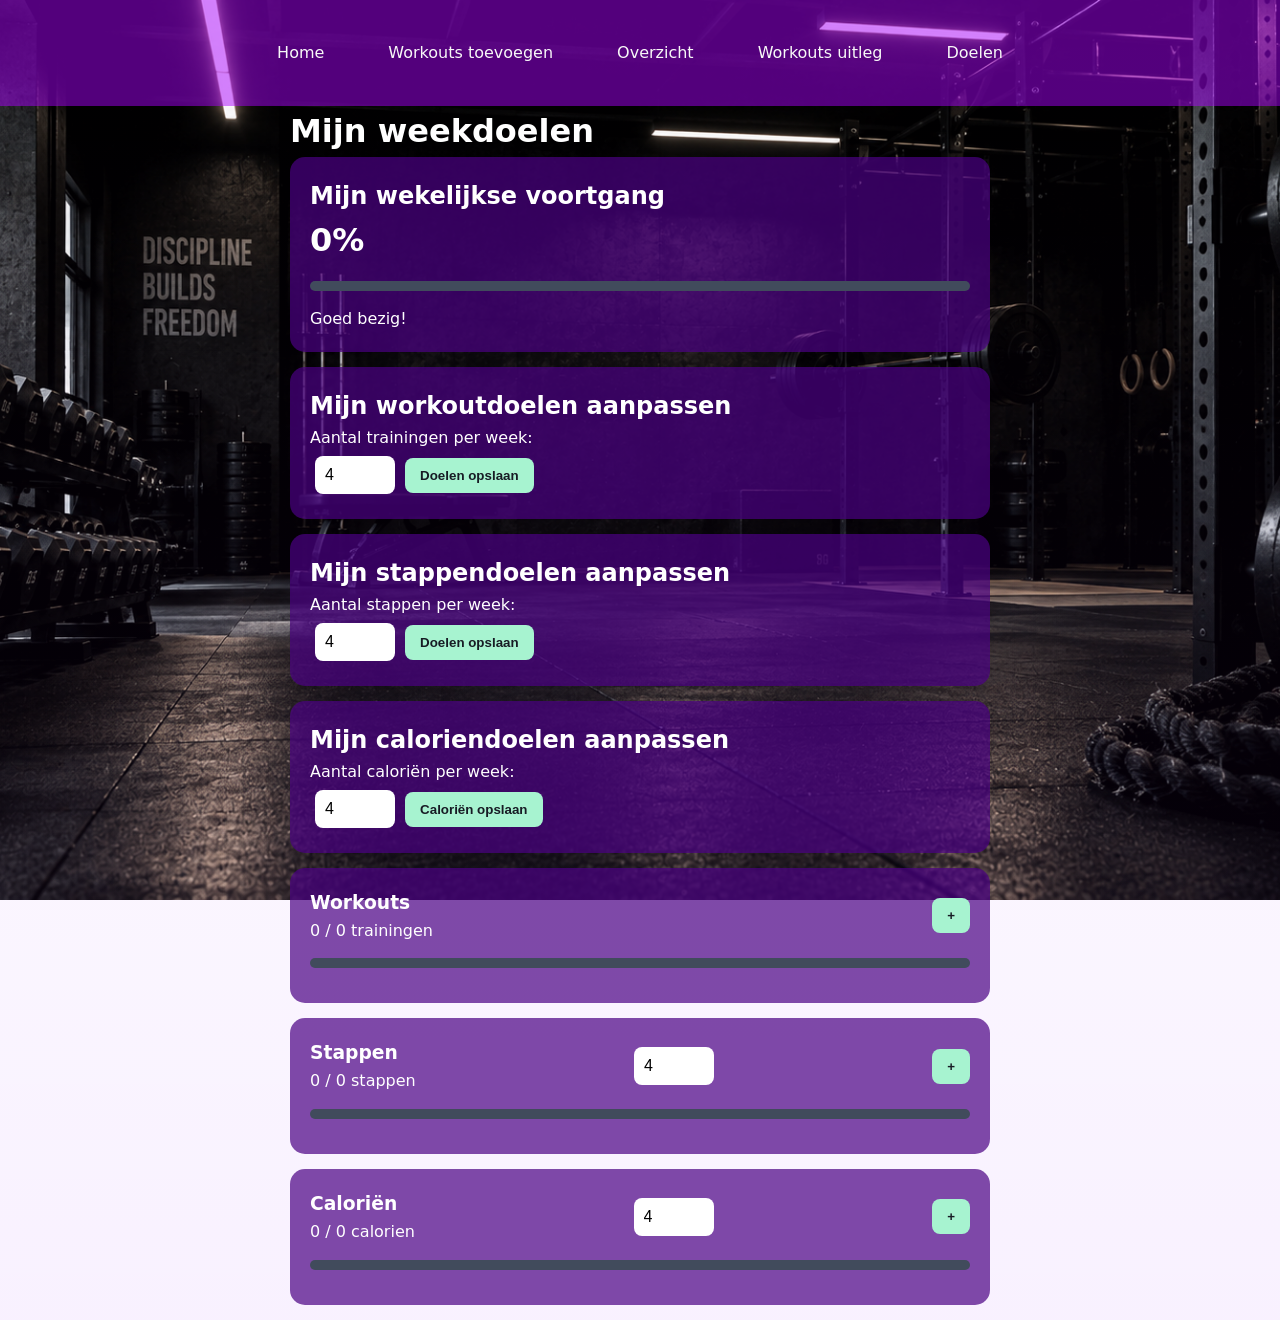
==== doelen.html @ 202a5683 "calorien" ====
<!DOCTYPE html>
<html lang="nl">
<head>
    <meta charset="UTF-8">
    <meta name="viewport" content="width=device-width, initial-scale=1.0">
    <title>FitBulldozer</title>
    <link rel="stylesheet" href="style.css">
    <script src="script.js"></script>
</head>
<body>
    <header class="header">
        <nav class="nav container">
            <a href="index.html" class="nav-link">Home</a>
            <a href="workouttoevoegen.html" class="nav-link">Workouts toevoegen</a>
            <a href="overzicht.html" class="nav-link">Overzicht</a>
            <a href="workoutuitleg.html" class="nav-link">Workouts uitleg</a>
            <a href="doelen.html" class="nav-link">Doelen</a>
        </nav>
    </header>

    <div class="doelenhoofd">
        <h1>Mijn weekdoelen</h1>

        <div class="kaart">
            <h2>Mijn wekelijkse voortgang</h2>
            <h1 id="percentage">0%</h1>

            <div class="voortgang">
                <div class="balk" id="totalebalk" style="width:0%"></div>
            </div>

            <p>Goed bezig!</p>
        </div>

        <div class="kaart">
            <h2>Mijn workoutdoelen aanpassen</h2>

            <p>Aantal trainingen per week:</p>
            <input type="number" id="nieuwWorkoutDoel" value="4" min="1">

            <button onclick="doelenOpslaanWorkouts()">Doelen opslaan</button>
        </div>

        <div class="kaart">
            <h2>Mijn stappendoelen aanpassen</h2>

            <p>Aantal stappen per week:</p>
            <input type="number" id="nieuwStappenDoel" value="4" min="1">

            <button onclick="doelenOpslaanStappen()">Doelen opslaan</button>
        </div>

        <div class="kaart">
            <h2>Mijn caloriendoelen aanpassen</h2>

            <p>Aantal caloriën per week:</p>
            <input type="number" id="nieuwCalorienDoel" value="4" min="1">

            <button onclick="doelenOpslaanCalorien()">Caloriën opslaan</button>
        </div>

        <div class="kaart">
            <div class="doel">
                <div>
                    <h3>Workouts</h3>
                    <p>
                        <span id="workoutHuidig">0</span> /
                        <span id="workoutDoel">0</span> trainingen
                    </p>
                </div>
                <button onclick="voegTrainingToeWorkouts()">+</button>
            </div>

            <div class="voortgang">
                <div class="balk" id="workoutBalk" style="width:0%"></div>
            </div>
        </div>

        <div class="kaart">
            <div class="doel">
                <div>
                    <h3>Stappen</h3>
                    <p>
                        <span id="stappenHuidig">0</span> /
                        <span id="stappenDoel">0</span> stappen
                    </p>
                </div>
                <input type="number" id="stappenToevoegen" value="4" min="1">
                <button onclick="voegTrainingToeStappen()">+</button>
            </div>

            <div class="voortgang">
                <div class="balk" id="stappenBalk" style="width:0%"></div>
            </div>
        </div>

        <div class="kaart">
            <div class="doel">
                <div>
                    <h3>Caloriën</h3>
                    <p>
                        <span id="calorienHuidig">0</span> /
                        <span id="calorienDoel">0</span> calorien
                    </p>
                </div>
                <input type="number" id="calorienToevoegen" value="4" min="1">
                <button onclick="voegTrainingToeCalorien()">+</button>
            </div>

            <div class="voortgang">
                <div class="balk" id="calorienBalk" style="width:0%"></div>
            </div>
        </div>

    </div>

    

</body>
</html>
---- style.css ----
:root {
    --primary: #2A2A2A;
    --accent: #a206f6;
    --light: #F8F8F8;
    --dark-red: #180076;
    --transition: all 0.3s ease;
}

* {
    margin: 0;
    padding: 0;
    box-sizing: border-box;
}

body {
    font-family: 'Segoe UI', system-ui, sans-serif;
    line-height: 1.6;
    color: var(--primary);
    background: linear-gradient(rgba(143, 1, 252, 0), rgba(136, 1, 255, 0.056)),
                url('images/achtergrond.png') center/cover fixed;
}

.container {
    max-width: 1200px;
    margin: 0 auto;
    padding: 0 20px;
}

/* Header */
.header {
    background: rgba(170, 0, 255, 0.485);
    padding: 1rem 0;
    position: sticky;
    top: 0;
    z-index: 1000;
}

.logo {
    width: 200px;
    height: auto;
}



/* Navigation */
.nav {
    display: flex;
    justify-content: center;
    gap: 2rem;
    padding: 1rem 0;
}

.nav-link {
    color: var(--light);
    text-decoration: none;
    font-weight: 500;
    padding: 0.5rem 1rem;
    border-radius: 4px;
    transition: var(--transition);
}

.nav-link:hover {
    background: rgba(255, 255, 255, 0.1);
}

/* Main Content */
.hero {
    text-align: center;
    padding: 4rem 0;
    color: var(--light);
}

.overlay {
    background: rgba(42, 42, 42, 0.568);
    padding: 2rem;
    border-radius: 10px;
    margin: 2rem 0;
}

/* Services Grid */
.services-grid {
    display: grid;
    grid-template-columns: repeat(auto-fit, minmax(280px, 1fr));
    gap: 2rem;
    padding: 2rem 0;
}

.service-card {
    background: var(--light);
    padding: 2rem;
    border-radius: 10px;
    text-align: center;
    box-shadow: 0 4px 6px rgba(0, 0, 0, 0.1);
    transition: transform 0.3s ease;
}

.service-card:hover {
    transform: translateY(-5px);
}

/* Form Styling */
.booking-form {
    max-width: 600px;
    margin: 2rem auto;
    background: rgba(255, 255, 255, 0.95);
    padding: 2rem;
    border-radius: 10px;
    box-shadow: 0 4px 15px rgba(0, 0, 0, 0.1);
}

.form-group {
    margin-bottom: 1.5rem;
}

label {
    display: block;
    margin-bottom: 0.5rem;
    font-weight: 600;
}

input, select {
    width: 100%;
    padding: 0.8rem;
    border: 2px solid #ddd;
    border-radius: 4px;
    font-size: 1rem;
    transition: border-color 0.3s ease;
}

input:focus {
    border-color: var(--accent);
    outline: none;
}

.btn {
    display: inline-block;
    padding: 0.8rem 2rem;
    background: var(--accent);
    color: var(--primary);
    border: none;
    border-radius: 4px;
    cursor: pointer;
    font-weight: 600;
    transition: var(--transition);
}

.btn:hover {
    background: rgba(74, 0, 131, 0.7);
    color: var(--light);
}

/* Footer */
.footer {
    background: rgba(42, 42, 42, 0.95);
    color: var(--light);
    padding: 2rem 0;
    margin-top: 4rem;
}

.footer-content {
    display: grid;
    grid-template-columns: repeat(auto-fit, minmax(250px, 1fr));
    gap: 2rem;
}

/* Responsive Design */
@media (max-width: 768px) {
    .nav {
        flex-direction: column;
        align-items: center;
        gap: 1rem;
    }
    
    .hero h1 {
        font-size: 2rem;
    }
    
    .overlay {
        padding: 1rem;
    }
    
}
.wit {
    color: white;
   
}

.doelenhoofd {
    max-width: 700px;
    margin: auto;
}

h1 {
    color: white;
}

p {
    color: white;
}

h2 {
    color: white;
}

h3 {
    color: white;
}

.kaart {
    background: rgba(74, 0, 131, 0.7);
    padding: 20px;
    border-radius: 15px;
    margin-bottom: 15px;
}

.voortgang {
    background: #414B5C;
    height: 10px;
    border-radius: 10px;
    margin: 15px 0;
}

.balk {
    background: #A7F3D0;
    height: 10px;
    border-radius: 10px;
}

.doel {
    display: flex;
    justify-content: space-between;
    align-items: center;
}

button {
    background: #A7F3D0;
    color: #171B24;
    border: none;
    padding: 10px 15px;
    border-radius: 8px;
    cursor: pointer;
    font-weight: bold;
}

input {
    padding: 10px;
    border-radius: 8px;
    border: none;
    margin: 5px;
    width: 80px;
}

 .uitleg-container {
    width: 90%;
    max-width: 1100px;
    margin: 40px auto;
}

.pagina-titel {
    text-align: center;
    margin-bottom: 40px;
}

.oefening {
    background-color: #f4f4f4;
    border-radius: 12px;
    padding: 25px;
    margin-bottom: 35px;
    box-shadow: 0 3px 10px rgba(0, 0, 0, 0.12);
}

.oefening h2 {
    margin-top: 0;
    color: #222;
}

.oefening p {
    line-height: 1.6;
    color: #444;
}

.video {
    width: 100%;
    max-width: 800px;
    aspect-ratio: 16 / 9;
    margin: 20px auto 0 auto;
    display: block;
    border: none;
    border-radius: 10px;
}

.youtube-knop {
    display: inline-block;
    margin-top: 15px;
    padding: 12px 20px;
    background-color: #ff0000;
    color: white;
    text-decoration: none;
    border-radius: 6px;
}

.youtube-knop:hover {
    background-color: #cc0000;
}
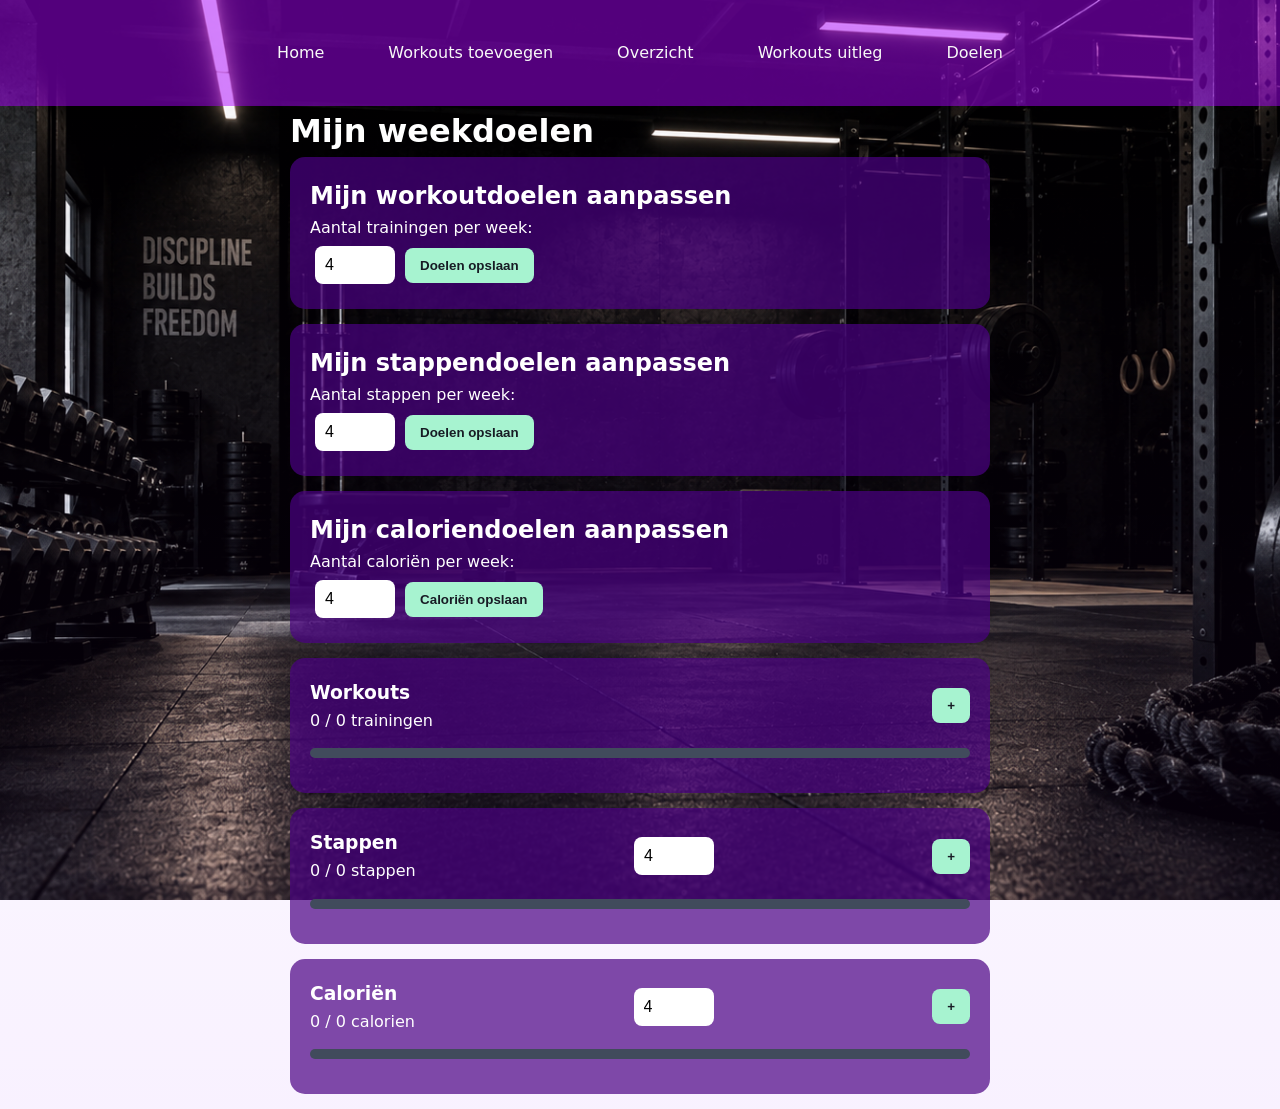
==== commit da99e288: "delete wekelijkste voortgang" ====
--- a/doelen.html
+++ b/doelen.html
@@ -21,16 +21,6 @@
     <div class="doelenhoofd">
         <h1>Mijn weekdoelen</h1>
 
-        <div class="kaart">
-            <h2>Mijn wekelijkse voortgang</h2>
-            <h1 id="percentage">0%</h1>
-
-            <div class="voortgang">
-                <div class="balk" id="totalebalk" style="width:0%"></div>
-            </div>
-
-            <p>Goed bezig!</p>
-        </div>
 
         <div class="kaart">
             <h2>Mijn workoutdoelen aanpassen</h2>
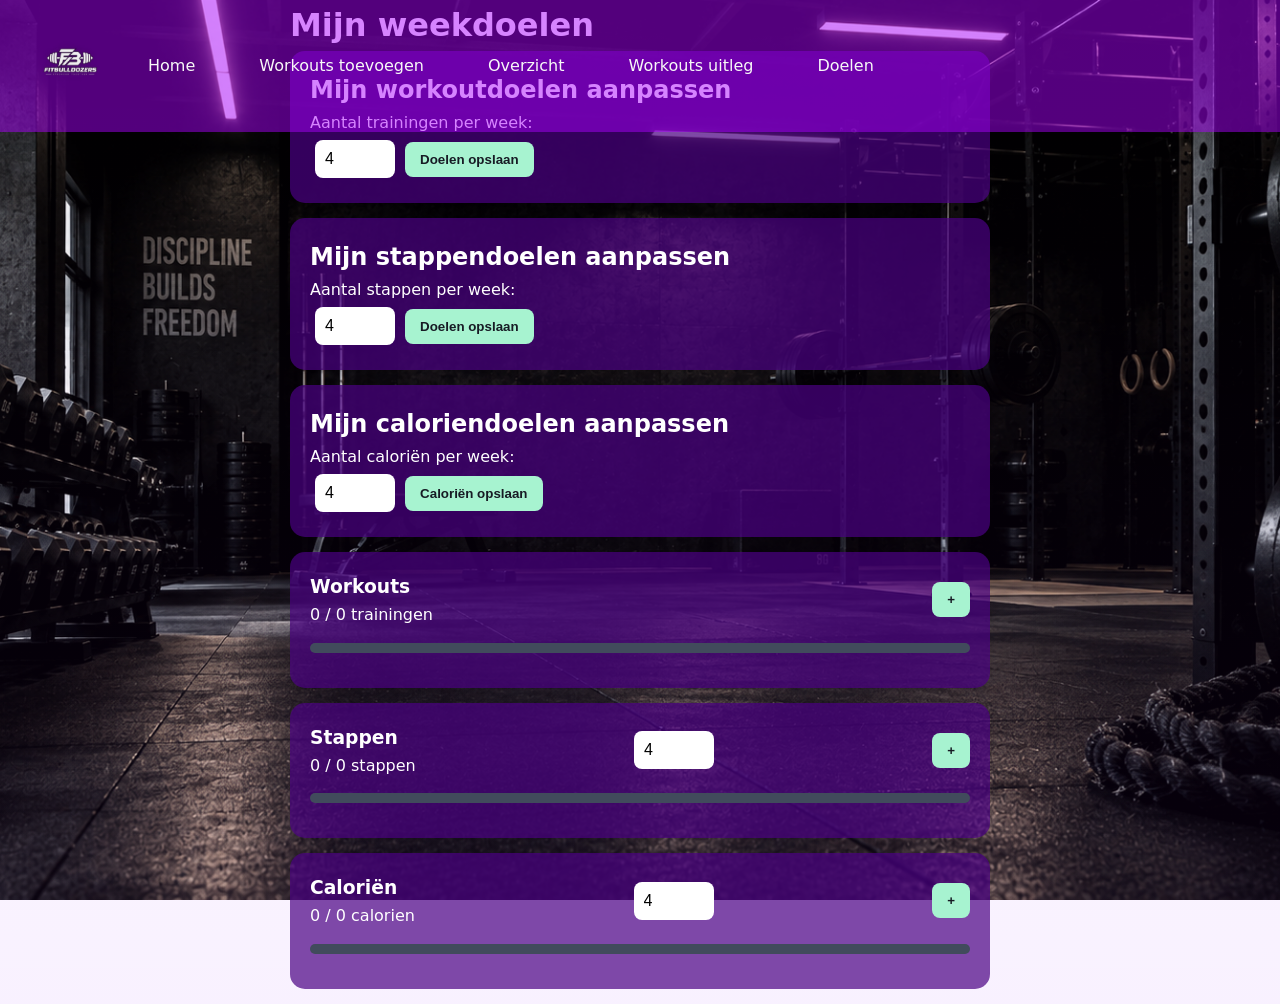
==== commit b9180b55: "Logo in hoeg van navigatiebalk" ====
--- a/doelen.html
+++ b/doelen.html
@@ -1,21 +1,46 @@
 <!DOCTYPE html>
 <html lang="nl">
 <head>
+
     <meta charset="UTF-8">
     <meta name="viewport" content="width=device-width, initial-scale=1.0">
-    <title>FitBulldozer</title>
+
+    <title>Doelen - FitBulldozers</title>
+
     <link rel="stylesheet" href="style.css">
-    <script src="script.js"></script>
+
 </head>
+
 <body>
+
     <header class="header">
+
         <nav class="nav container">
+
+            <a href="index.html">
+                <img src="images/logo.png" class="logo-nav" alt="FitBulldozers logo">
+            </a>
+
             <a href="index.html" class="nav-link">Home</a>
-            <a href="workouttoevoegen.html" class="nav-link">Workouts toevoegen</a>
-            <a href="overzicht.html" class="nav-link">Overzicht</a>
-            <a href="workoutuitleg.html" class="nav-link">Workouts uitleg</a>
-            <a href="doelen.html" class="nav-link">Doelen</a>
+
+            <a href="workouttoevoegen.html" class="nav-link">
+                Workouts toevoegen
+            </a>
+
+            <a href="overzicht.html" class="nav-link">
+                Overzicht
+            </a>
+
+            <a href="workoutuitleg.html" class="nav-link">
+                Workouts uitleg
+            </a>
+
+            <a href="doelen.html" class="nav-link">
+                Doelen
+            </a>
+
         </nav>
+
     </header>
 
     <div class="doelenhoofd">
--- a/style.css
+++ b/style.css
@@ -30,8 +30,10 @@
 .header {
     background: rgba(170, 0, 255, 0.485);
     padding: 1rem 0;
-    position: sticky;
+    position: fixed;
     top: 0;
+    left: 0;
+    width: 100%;
     z-index: 1000;
 }
 
@@ -40,12 +42,17 @@
     height: auto;
 }
 
-
+/* Logo in navigatie */
+.logo-nav {
+    width: 60px;
+    height: 60px;
+    object-fit: contain;
+}
 
 /* Navigation */
 .nav {
     display: flex;
-    justify-content: center;
+    align-items: center;
     gap: 2rem;
     padding: 1rem 0;
 }
@@ -165,21 +172,43 @@
 
 /* Responsive Design */
 @media (max-width: 768px) {
+
     .nav {
-        flex-direction: column;
+        flex-direction: row;
         align-items: center;
-        gap: 1rem;
-    }
-    
+        justify-content: flex-start;
+        gap: 5px;
+        padding: 0.5rem 0;
+        overflow-x: auto;
+        white-space: nowrap;
+    }
+
+    .logo-nav {
+        width: 45px;
+        height: 45px;
+        flex-shrink: 0;
+    }
+
+    .nav-link {
+        padding: 0.4rem 0.5rem;
+        font-size: 13px;
+        flex-shrink: 0;
+    }
+
+    .hero {
+        padding-top: 10rem;
+    }
+
     .hero h1 {
         font-size: 2rem;
     }
-    
+
     .overlay {
         padding: 1rem;
     }
-    
-}
+
+}
+
 .wit {
     color: white;
    
@@ -250,7 +279,7 @@
     width: 80px;
 }
 
- .uitleg-container {
+.uitleg-container {
     width: 90%;
     max-width: 1100px;
     margin: 40px auto;
@@ -262,21 +291,24 @@
 }
 
 .oefening {
-    background-color: #f4f4f4;
-    border-radius: 12px;
+    background-color: rgba(74, 0, 131, 0.7) !important;
     padding: 25px;
-    margin-bottom: 35px;
-    box-shadow: 0 3px 10px rgba(0, 0, 0, 0.12);
+    margin-bottom: 25px;
+    border-radius: 15px;
 }
 
 .oefening h2 {
-    margin-top: 0;
-    color: #222;
+    color: white;
+    margin-top: 10px;
 }
 
 .oefening p {
-    line-height: 1.6;
-    color: #444;
+    color: white;
+}
+
+.oefening a {
+    text-decoration: none;
+    color: white;
 }
 
 .video {
@@ -301,4 +333,86 @@
 
 .youtube-knop:hover {
     background-color: #cc0000;
+}
+
+/* Workout toevoegen pagina */
+
+.workout-pagina {
+    background-image: url("images/achtergrond.png");
+    background-size: cover;
+    background-position: center;
+    background-attachment: fixed;
+    color: white;
+}
+
+.workout-pagina .container {
+    width: 70%;
+    margin: auto;
+}
+
+.workout-pagina h1 {
+    color: white;
+    font-size: 40px;
+    margin-top: 30px;
+}
+
+.workout-pagina .workout-box {
+    background-color: rgba(91, 20, 160, 0.75);
+    padding: 30px;
+    margin-top: 25px;
+    border-radius: 20px;
+}
+
+.workout-pagina .workout-box h2 {
+    color: white;
+    font-size: 30px;
+}
+
+.workout-pagina .workout-box p {
+    color: white;
+    font-size: 18px;
+}
+
+.workout-pagina select {
+    width: 300px;
+    padding: 15px;
+    border: none;
+    border-radius: 12px;
+    font-size: 16px;
+    background-color: white;
+    color: black;
+}
+
+.workout-pagina input {
+    width: 280px;
+    padding: 15px;
+    border: none;
+    border-radius: 12px;
+    font-size: 16px;
+}
+
+.workout-pagina .btn {
+    background-color: #b8f0d0;
+    color: #111;
+    padding: 15px 22px;
+    border: none;
+    border-radius: 12px;
+    font-size: 16px;
+    font-weight: bold;
+    cursor: pointer;
+    margin-top: 10px;
+}
+
+.workout-pagina .btn:hover {
+    background-color: #94e5b8;
+}
+
+.workout-pagina #workoutLijst {
+    color: white;
+    font-size: 18px;
+}
+
+.workout-pagina #workoutLijst li {
+    color: white;
+    margin-top: 10px;
 }
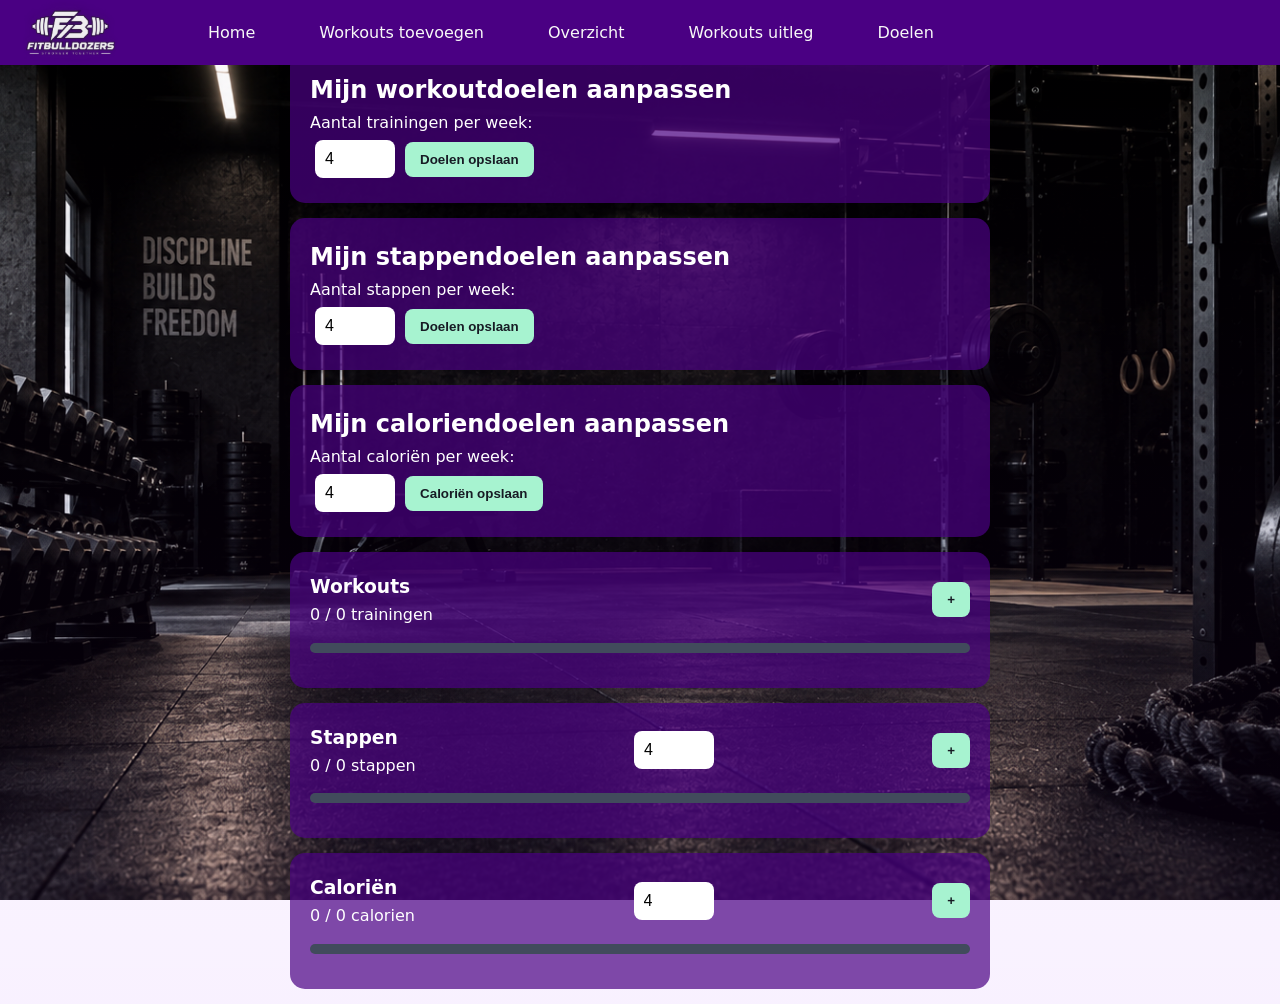
==== commit a02c149a: "navigatie balk niet meer transparant" ====
--- a/doelen.html
+++ b/doelen.html
@@ -14,31 +14,23 @@
 <body>
 
     <header class="header">
-
         <nav class="nav container">
-
             <a href="index.html">
                 <img src="images/logo.png" class="logo-nav" alt="FitBulldozers logo">
             </a>
-
             <a href="index.html" class="nav-link">Home</a>
-
             <a href="workouttoevoegen.html" class="nav-link">
                 Workouts toevoegen
             </a>
-
             <a href="overzicht.html" class="nav-link">
                 Overzicht
             </a>
-
             <a href="workoutuitleg.html" class="nav-link">
                 Workouts uitleg
             </a>
-
             <a href="doelen.html" class="nav-link">
                 Doelen
             </a>
-
         </nav>
 
     </header>
--- a/style.css
+++ b/style.css
@@ -28,8 +28,8 @@
 
 /* Header */
 .header {
-    background: rgba(170, 0, 255, 0.485);
-    padding: 1rem 0;
+    background: rgb(74, 0, 131);
+    height: 65px;
     position: fixed;
     top: 0;
     left: 0;
@@ -44,9 +44,12 @@
 
 /* Logo in navigatie */
 .logo-nav {
-    width: 60px;
-    height: 60px;
+    width: 100px;
+    height: 100px;
     object-fit: contain;
+    position: absolute;
+    top: -17px;
+    left: 20px;
 }
 
 /* Navigation */
@@ -54,7 +57,8 @@
     display: flex;
     align-items: center;
     gap: 2rem;
-    padding: 1rem 0;
+    height: 65px;
+    padding: 0 0 0 120px;
 }
 
 .nav-link {
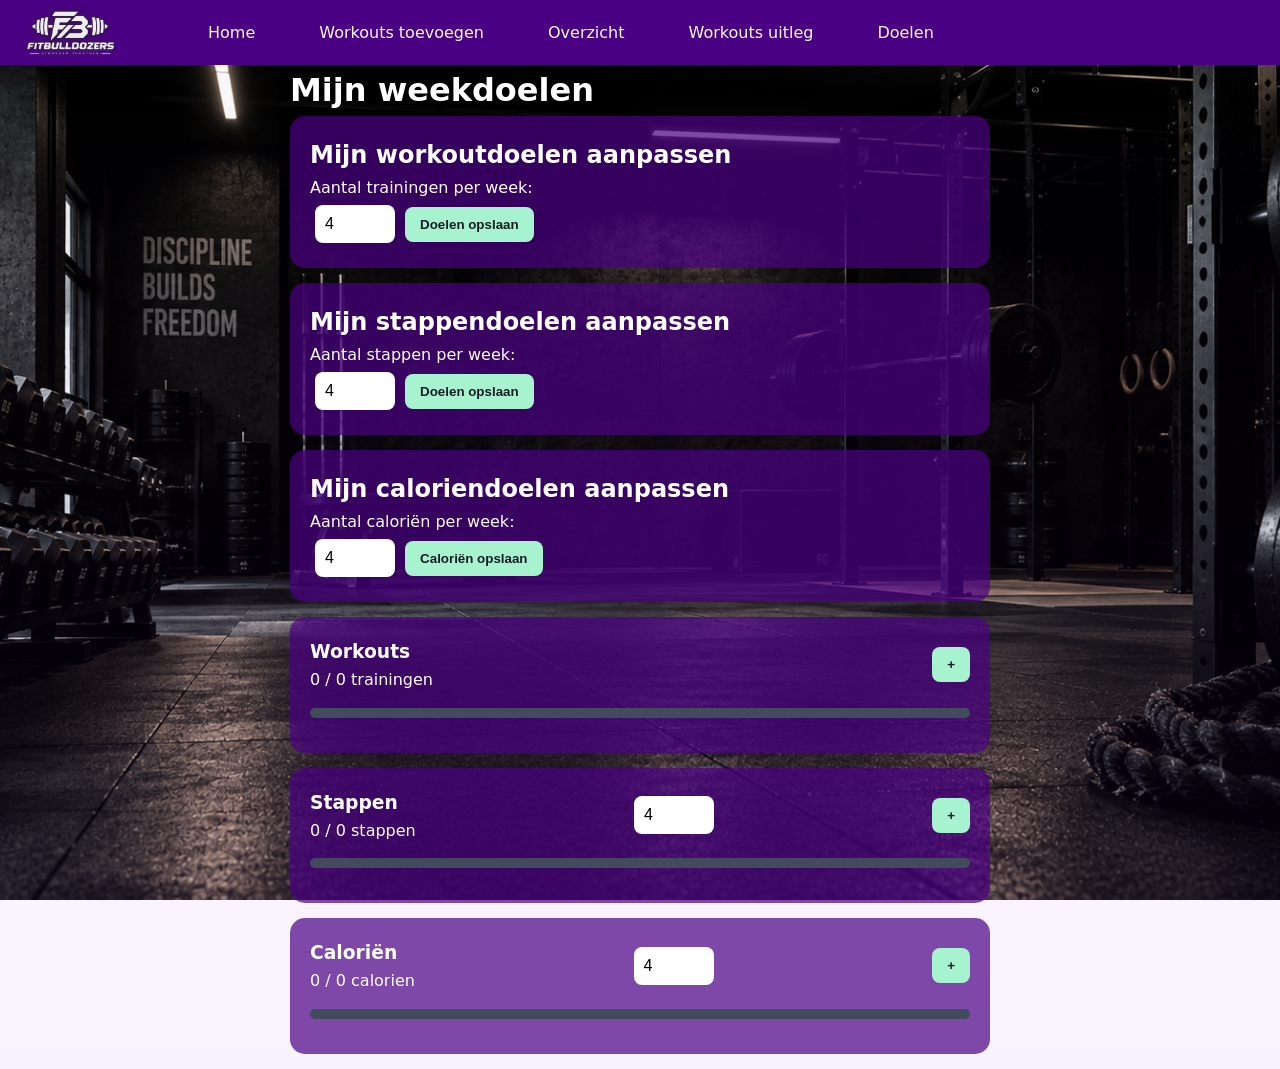
==== commit 8a79d65e: "opslaan doelen" ====
--- a/doelen.html
+++ b/doelen.html
@@ -8,7 +8,7 @@
     <title>Doelen - FitBulldozers</title>
 
     <link rel="stylesheet" href="style.css">
-
+<script src="doelenscript.js" defer></script>
 </head>
 
 <body>
--- a/style.css
+++ b/style.css
@@ -30,13 +30,10 @@
 .header {
     background: rgb(74, 0, 131);
     height: 65px;
-    position: fixed;
-    top: 0;
-    left: 0;
+    position: relative;
     width: 100%;
     z-index: 1000;
 }
-
 .logo {
     width: 200px;
     height: auto;
@@ -419,4 +416,149 @@
 .workout-pagina #workoutLijst li {
     color: white;
     margin-top: 10px;
+}
+html {
+    overflow-x: hidden;
+}
+/* OVERZICHT PAGINA */
+
+.overzicht-pagina {
+    background-image:
+        linear-gradient(rgba(24, 0, 118, 0.15), rgba(24, 0, 118, 0.15)),
+        url("images/achtergrond.png");
+    background-size: cover;
+    background-position: center;
+    background-attachment: fixed;
+    color: white;
+    min-height: 100vh;
+}
+
+/* Hoofdcontainer */
+
+.overzicht-pagina main.container {
+    width: 90%;
+    max-width: 1100px;
+    margin: 0 auto;
+    padding: 30px 20px 50px;
+}
+
+/* Pagina titel */
+
+.overzicht-pagina h1 {
+    font-size: 40px;
+    margin: 15px 0 10px;
+    color: white;
+}
+
+.overzicht-pagina main > p {
+    font-size: 18px;
+    margin-bottom: 25px;
+    color: white;
+}
+
+/* Paarse vakken, passend bij Workouts toevoegen */
+
+.overzicht-pagina .overzicht-box {
+    background-color: rgba(91, 20, 160, 0.75);
+    padding: 30px;
+    margin-top: 25px;
+    border-radius: 20px;
+    box-shadow: 0 4px 12px rgba(0, 0, 0, 0.15);
+}
+
+/* Titels en tekst */
+
+.overzicht-pagina .overzicht-box h2 {
+    color: white;
+    font-size: 30px;
+    margin-bottom: 15px;
+}
+
+.overzicht-pagina .overzicht-box h3 {
+    color: white;
+    font-size: 23px;
+    margin: 20px 0 10px;
+}
+
+.overzicht-pagina .overzicht-box p {
+    color: white;
+    font-size: 18px;
+    margin-bottom: 12px;
+}
+
+/* Gewicht invoeren */
+
+.overzicht-pagina #gewicht {
+    width: 100%;
+    max-width: 280px;
+    padding: 15px;
+    margin: 5px 10px 10px 0;
+    border: none;
+    border-radius: 12px;
+    font-size: 16px;
+    background-color: white;
+    color: #171717;
+}
+
+/* Oefening selecteren */
+
+.overzicht-pagina #grafiekOefening {
+    width: 100%;
+    max-width: 400px;
+    padding: 15px;
+    margin-top: 10px;
+    border: none;
+    border-radius: 12px;
+    font-size: 16px;
+    background-color: white;
+    color: #171717;
+}
+
+/* Knoppen in mintgroen, zoals op de andere pagina */
+
+.overzicht-pagina .btn {
+    background-color: #b8f0d0;
+    color: #111;
+    padding: 15px 22px;
+    border: none;
+    border-radius: 12px;
+    font-size: 16px;
+    font-weight: bold;
+    cursor: pointer;
+    transition: all 0.3s ease;
+}
+
+.overzicht-pagina .btn:hover {
+    background-color: #94e5b8;
+    color: #111;
+    transform: translateY(-2px);
+}
+
+/* Grafiekcontainer */
+
+.overzicht-pagina .overzicht-box > div:has(#oefeningGrafiek) {
+    width: 100% !important;
+    height: 450px !important;
+    padding: 20px;
+    margin-top: 15px;
+    background: rgba(0, 0, 0, 0.25) !important;
+    border-radius: 15px;
+    position: relative;
+}
+
+/* Opgeslagen trainingen */
+
+.overzicht-pagina #oefeningTrainingen {
+    color: white;
+    padding-left: 25px;
+    margin-top: 10px;
+}
+
+.overzicht-pagina #oefeningTrainingen li {
+    background: rgba(255, 255, 255, 0.08);
+    padding: 12px 15px;
+    margin-bottom: 10px;
+    border-radius: 10px;
+    overflow-wrap: anywhere;
+}
 }
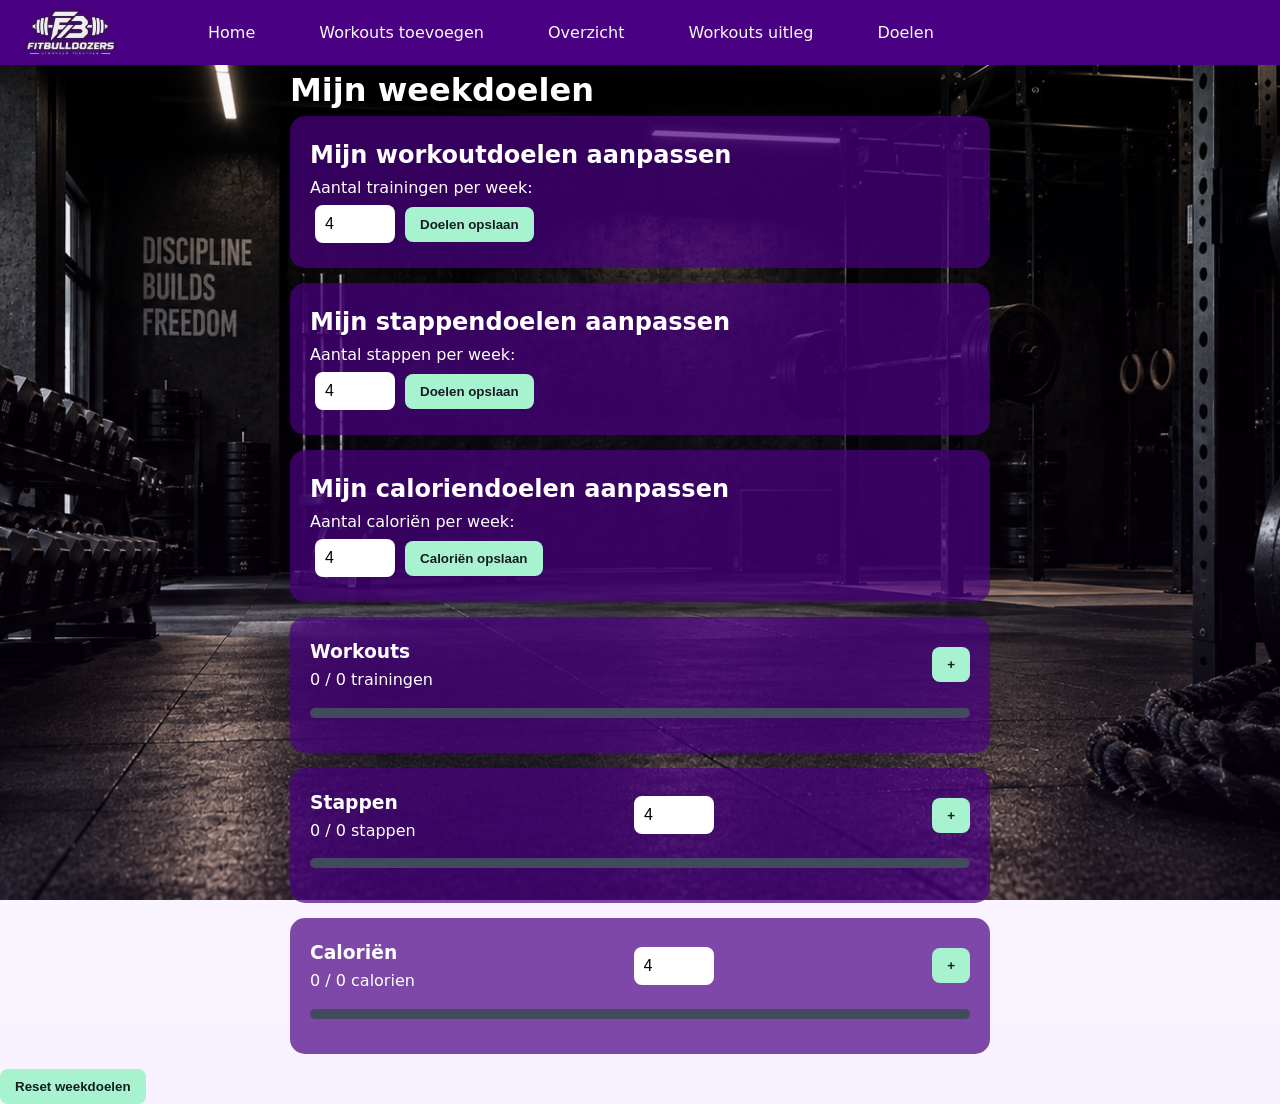
==== commit 8e2187f5: "gewicht wordt onthouden, doelen resetknop" ====
--- a/doelen.html
+++ b/doelen.html
@@ -15,24 +15,18 @@
 
     <header class="header">
         <nav class="nav container">
+
             <a href="index.html">
                 <img src="images/logo.png" class="logo-nav" alt="FitBulldozers logo">
             </a>
+
             <a href="index.html" class="nav-link">Home</a>
-            <a href="workouttoevoegen.html" class="nav-link">
-                Workouts toevoegen
-            </a>
-            <a href="overzicht.html" class="nav-link">
-                Overzicht
-            </a>
-            <a href="workoutuitleg.html" class="nav-link">
-                Workouts uitleg
-            </a>
-            <a href="doelen.html" class="nav-link">
-                Doelen
-            </a>
+            <a href="workouttoevoegen.html" class="nav-link">Workouts toevoegen</a>
+            <a href="overzicht.html" class="nav-link">Overzicht</a>
+            <a href="workoutuitleg.html" class="nav-link">Workouts uitleg</a>
+            <a href="doelen.html" class="nav-link">Doelen</a>
+
         </nav>
-
     </header>
 
     <div class="doelenhoofd">
@@ -120,7 +114,7 @@
         </div>
 
     </div>
-
+    <button onclick="resetDoelen()">Reset weekdoelen</button>
     
 
 </body>
--- a/style.css
+++ b/style.css
@@ -171,7 +171,7 @@
     gap: 2rem;
 }
 
-/* Responsive Design */
+/* Responsive Design 
 @media (max-width: 768px) {
 
     .nav {
@@ -208,7 +208,55 @@
         padding: 1rem;
     }
 
-}
+} */
+
+
+@media (max-width: 768px) {
+    .header {
+        height: 65px;
+    }
+
+    .nav {
+        display: flex;
+        flex-direction: row;
+        align-items: center;
+        justify-content: flex-start;
+        gap: 5px;
+        height: 65px;
+        padding: 0 10px 0 65px;
+        overflow-x: auto;
+        white-space: nowrap;
+    }
+
+    .logo-nav {
+        position: absolute;
+        top: 10px;
+        left: 10px;
+        width: 45px;
+        height: 45px;
+        object-fit: contain;
+        z-index: 1001;
+    }
+
+    .nav-link {
+        flex-shrink: 0;
+        padding: 8px;
+        font-size: 13px;
+    }
+
+    .hero {
+        padding-top: 10rem;
+    }
+
+    .hero h1 {
+        font-size: 2rem;
+    }
+
+    .overlay {
+        padding: 1rem;
+    }
+}
+
 
 .wit {
     color: white;
@@ -292,7 +340,7 @@
 }
 
 .oefening {
-    background-color: rgba(74, 0, 131, 0.7) !important;
+    background-color: rgba(74, 0, 131, 0.7);
     padding: 25px;
     margin-bottom: 25px;
     border-radius: 15px;
@@ -339,16 +387,7 @@
 /* Workout toevoegen pagina */
 
 .workout-pagina {
-    background-image: url("images/achtergrond.png");
-    background-size: cover;
-    background-position: center;
-    background-attachment: fixed;
-    color: white;
-}
-
-.workout-pagina .container {
-    width: 70%;
-    margin: auto;
+    color: white;
 }
 
 .workout-pagina h1 {
@@ -417,18 +456,81 @@
     color: white;
     margin-top: 10px;
 }
+
+
+/* Workoutpagina */
+.workout-pagina {
+    overflow-x: hidden;
+}
+
+.workout-pagina main {
+    width: 100%;
+    max-width: 900px;
+    margin: 0 auto;
+    padding: 20px;
+    box-sizing: border-box;
+}
+
+/* De vakken waarin je workouts invult */
+.workout-pagina .workout-box {
+    width: 100%;
+    max-width: 100%;
+    padding: 20px;
+    margin: 20px 0;
+    box-sizing: border-box;
+}
+
+/* Invoervelden en keuzelijst */
+.workout-pagina input,
+.workout-pagina select {
+    width: 100%;
+    max-width: 100%;
+    min-width: 0;
+    padding: 12px;
+    margin: 6px 0;
+    box-sizing: border-box;
+    font-size: 16px;
+    border-radius: 8px;
+}
+
+/* Knoppen */
+.workout-pagina .btn {
+    max-width: 100%;
+    box-sizing: border-box;
+    padding: 12px 18px;
+    margin-top: 10px;
+}
+
+/* Aanpassingen voor telefoons */
+@media (max-width: 600px) {
+    .workout-pagina main {
+        padding: 12px;
+    }
+
+    .workout-pagina .workout-box {
+        padding: 15px;
+        margin: 15px 0;
+    }
+
+    .workout-pagina input,
+    .workout-pagina select,
+    .workout-pagina .btn {
+        width: 100%;
+        display: block;
+    }
+
+    .workout-pagina h1 {
+        font-size: 28px;
+    }
+}
+
+
 html {
     overflow-x: hidden;
 }
 /* OVERZICHT PAGINA */
 
 .overzicht-pagina {
-    background-image:
-        linear-gradient(rgba(24, 0, 118, 0.15), rgba(24, 0, 118, 0.15)),
-        url("images/achtergrond.png");
-    background-size: cover;
-    background-position: center;
-    background-attachment: fixed;
     color: white;
     min-height: 100vh;
 }
@@ -560,5 +662,4 @@
     margin-bottom: 10px;
     border-radius: 10px;
     overflow-wrap: anywhere;
-}
 }
